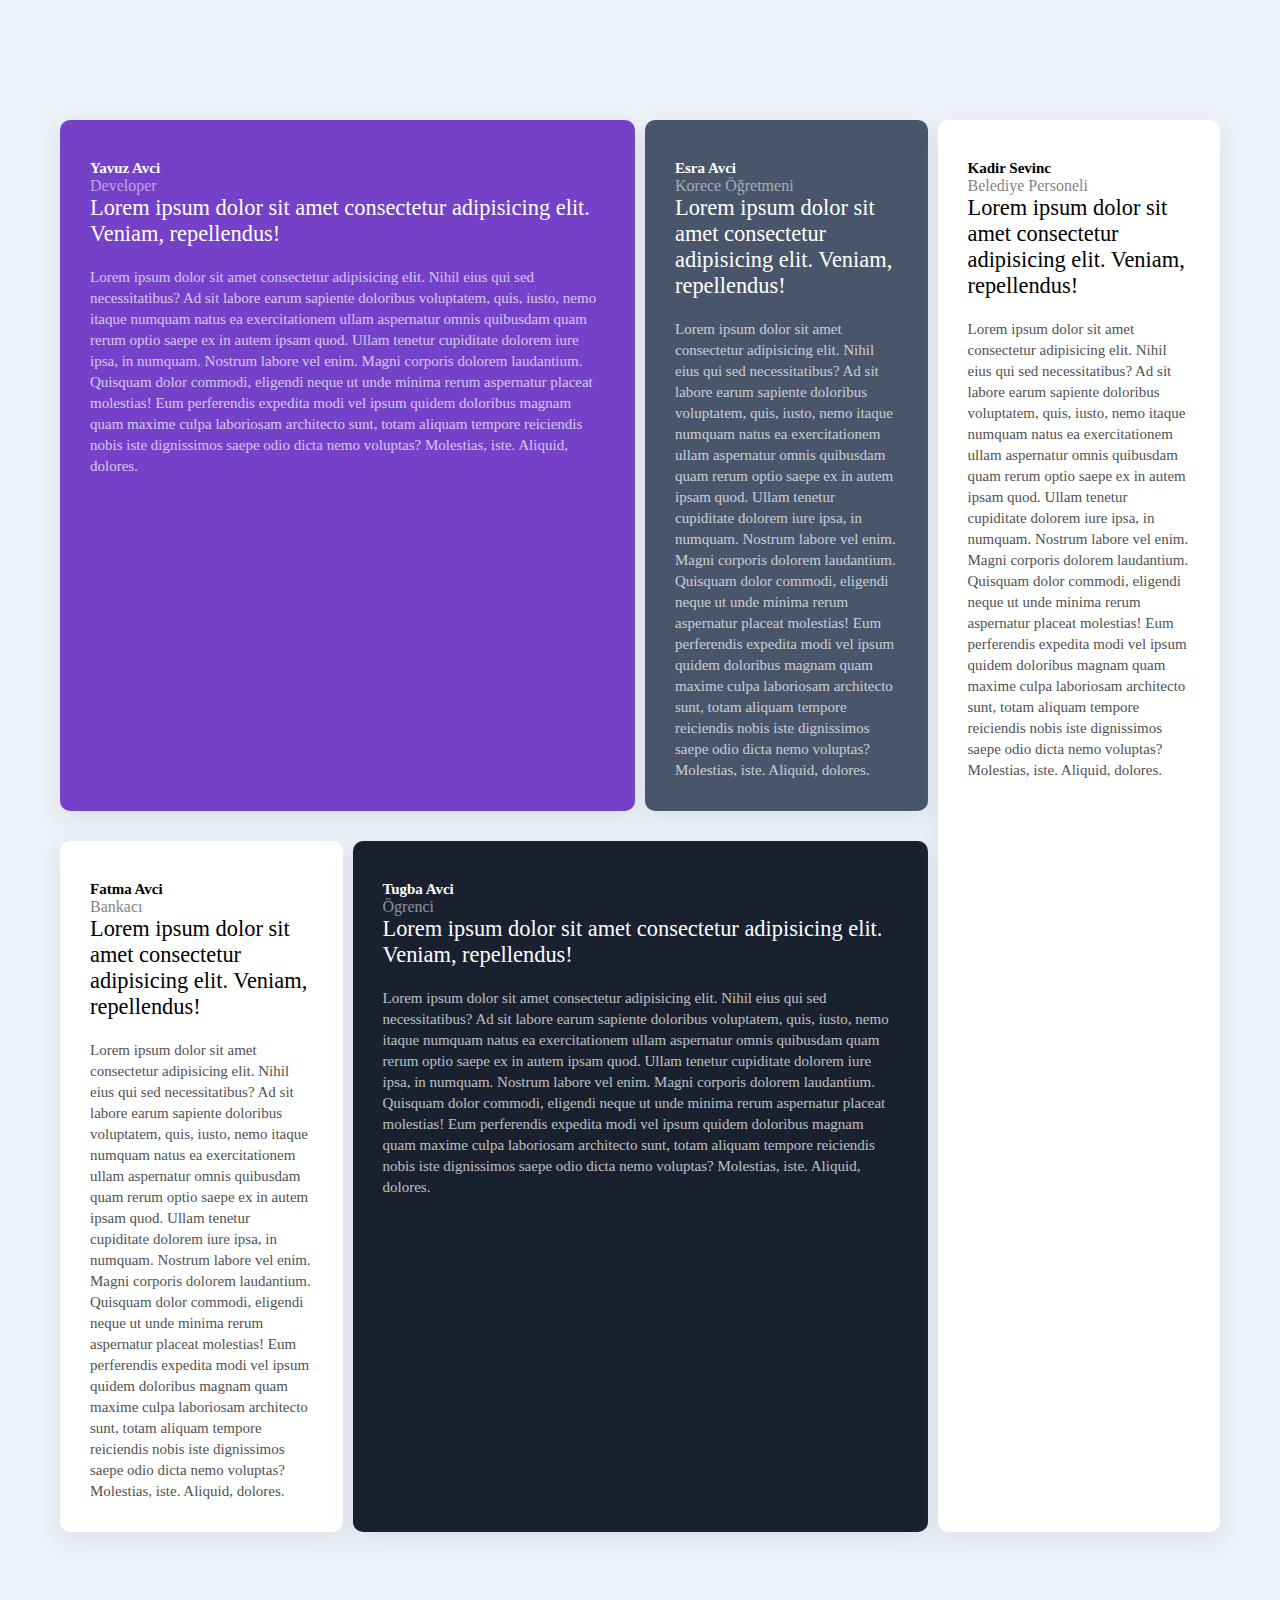
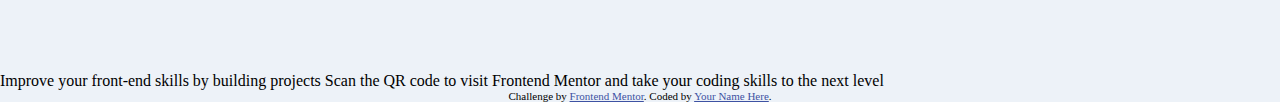
==== index.html @ 56830be1 "Css Grid Çalışması ve Demo" ====
<!DOCTYPE html>
<html lang="en">
<head>
  <meta charset="UTF-8">
  <meta name="viewport" content="width=device-width, initial-scale=1.0"> <!-- displays site properly based on user's device -->

  <link rel="icon" type="image/png" sizes="32x32" href="./images/favicon-32x32.png">
  
  <title>Frontend Mentor | QR code component</title>
  <link rel="stylesheet" href="style.css">
  <!-- Feel free to remove these styles or customise in your own stylesheet 👍 -->
  <style>
    .attribution { font-size: 11px; text-align: center; }
    .attribution a { color: hsl(228, 45%, 44%); }
  </style>
</head>
<body>
  <div class="container">

    <div class="card bg-purple">
      <header class="card-header">
        <img src="" alt="" class="card-image">
        <div>
          <h3>Yavuz Avci</h3>
          <p>Developer</p>
        </div>
      </header>
      <p class="card-lead">
        Lorem ipsum dolor sit amet consectetur adipisicing elit. Veniam, repellendus!
      </p>
      <p class="card-desc">
        Lorem ipsum dolor sit amet consectetur adipisicing elit. Nihil eius qui sed necessitatibus? 
        Ad sit labore earum sapiente doloribus voluptatem, quis, iusto, nemo itaque numquam natus ea 
        exercitationem ullam aspernatur omnis quibusdam quam rerum optio saepe ex in autem ipsam quod.
        Ullam tenetur cupiditate dolorem iure ipsa, in numquam. Nostrum labore vel enim. Magni corporis dolorem laudantium.
        Quisquam dolor commodi, eligendi neque ut unde minima rerum aspernatur placeat molestias! Eum perferendis expedita 
        modi vel ipsum quidem doloribus magnam quam maxime culpa laboriosam architecto sunt, totam aliquam tempore reiciendis
         nobis iste dignissimos saepe odio dicta nemo voluptas? Molestias, iste. Aliquid, dolores.
      </p>
    </div>

  <div class="card bg-gray-blue">
    <header class="card-header">
      <img src="" alt="" class="card-image">
      <div>
        <h3>Esra Avci</h3>
        <p>Korece Öğretmeni</p>
      </div>
    </header>
    <p class="card-lead">
      Lorem ipsum dolor sit amet consectetur adipisicing elit. Veniam, repellendus!
    </p>
    <p class="card-desc">
      Lorem ipsum dolor sit amet consectetur adipisicing elit. Nihil eius qui sed necessitatibus? 
      Ad sit labore earum sapiente doloribus voluptatem, quis, iusto, nemo itaque numquam natus ea 
      exercitationem ullam aspernatur omnis quibusdam quam rerum optio saepe ex in autem ipsam quod.
      Ullam tenetur cupiditate dolorem iure ipsa, in numquam. Nostrum labore vel enim. Magni corporis dolorem laudantium.
      Quisquam dolor commodi, eligendi neque ut unde minima rerum aspernatur placeat molestias! Eum perferendis expedita 
      modi vel ipsum quidem doloribus magnam quam maxime culpa laboriosam architecto sunt, totam aliquam tempore reiciendis
       nobis iste dignissimos saepe odio dicta nemo voluptas? Molestias, iste. Aliquid, dolores.
    </p>
  </div>

<div class="card ">
  <header class="card-header">
    <img src="" alt="" class="card-image">
    <div>
      <h3>Fatma Avci</h3>
      <p>Bankacı</p>
    </div>
  </header>
  <p class="card-lead">
    Lorem ipsum dolor sit amet consectetur adipisicing elit. Veniam, repellendus!
  </p>
  <p class="card-desc">
    Lorem ipsum dolor sit amet consectetur adipisicing elit. Nihil eius qui sed necessitatibus? 
    Ad sit labore earum sapiente doloribus voluptatem, quis, iusto, nemo itaque numquam natus ea 
    exercitationem ullam aspernatur omnis quibusdam quam rerum optio saepe ex in autem ipsam quod.
    Ullam tenetur cupiditate dolorem iure ipsa, in numquam. Nostrum labore vel enim. Magni corporis dolorem laudantium.
    Quisquam dolor commodi, eligendi neque ut unde minima rerum aspernatur placeat molestias! Eum perferendis expedita 
    modi vel ipsum quidem doloribus magnam quam maxime culpa laboriosam architecto sunt, totam aliquam tempore reiciendis
     nobis iste dignissimos saepe odio dicta nemo voluptas? Molestias, iste. Aliquid, dolores.
  </p>
</div>

  <div class="card bg-black-blue">
  <header class="card-header">
    <img src="" alt="" class="card-image">
    <div>
      <h3>Tugba Avci</h3>
      <p>Ögrenci</p>
    </div>
  </header>
  <p class="card-lead">
    Lorem ipsum dolor sit amet consectetur adipisicing elit. Veniam, repellendus!
  </p>
  <p class="card-desc">
    Lorem ipsum dolor sit amet consectetur adipisicing elit. Nihil eius qui sed necessitatibus? 
    Ad sit labore earum sapiente doloribus voluptatem, quis, iusto, nemo itaque numquam natus ea 
    exercitationem ullam aspernatur omnis quibusdam quam rerum optio saepe ex in autem ipsam quod.
    Ullam tenetur cupiditate dolorem iure ipsa, in numquam. Nostrum labore vel enim. Magni corporis dolorem laudantium.
    Quisquam dolor commodi, eligendi neque ut unde minima rerum aspernatur placeat molestias! Eum perferendis expedita 
    modi vel ipsum quidem doloribus magnam quam maxime culpa laboriosam architecto sunt, totam aliquam tempore reiciendis
     nobis iste dignissimos saepe odio dicta nemo voluptas? Molestias, iste. Aliquid, dolores.
  </p>
</div>

    <div class="card ">
    <header class="card-header">
    <img src="" alt="" class="card-image">
    <div>
      <h3>Kadir Sevinc</h3>
      <p>Belediye Personeli</p>
    </div>
  </header>
  <p class="card-lead">
    Lorem ipsum dolor sit amet consectetur adipisicing elit. Veniam, repellendus!
  </p>
  <p class="card-desc">
    Lorem ipsum dolor sit amet consectetur adipisicing elit. Nihil eius qui sed necessitatibus? 
    Ad sit labore earum sapiente doloribus voluptatem, quis, iusto, nemo itaque numquam natus ea 
    exercitationem ullam aspernatur omnis quibusdam quam rerum optio saepe ex in autem ipsam quod.
    Ullam tenetur cupiditate dolorem iure ipsa, in numquam. Nostrum labore vel enim. Magni corporis dolorem laudantium.
    Quisquam dolor commodi, eligendi neque ut unde minima rerum aspernatur placeat molestias! Eum perferendis expedita 
    modi vel ipsum quidem doloribus magnam quam maxime culpa laboriosam architecto sunt, totam aliquam tempore reiciendis
     nobis iste dignissimos saepe odio dicta nemo voluptas? Molestias, iste. Aliquid, dolores.
  </p>
</div>
</div>






  Improve your front-end skills by building projects

  Scan the QR code to visit Frontend Mentor and take your coding skills to the next level
  
  <div class="attribution">
    Challenge by <a href="https://www.frontendmentor.io?ref=challenge" target="_blank">Frontend Mentor</a>. 
    Coded by <a href="#">Your Name Here</a>.
  </div>
</body>
</html>
---- style.css ----
*{
    margin: 0;
    padding: 0;
    box-sizing: border-box;
}
body{
    background: #edf2f8;
}
.container{
    max-width: 1200px;
    margin: 100px auto;
    padding: 20px;
    display: grid;
    grid-template-columns: repeat(4, 1fr);
    
    gap: 10px;
    
}
.card{
    background: #fff;
    border-radius: 10px;
    padding: 30px;
    box-shadow: rgba(149, 157, 165, 0.2) 0px 8px 24px;;
    margin-bottom: 20px;
    
}
.card:nth-of-type(1){
    grid-column: 1/ span 2;
}
.card:nth-of-type(5){
    grid-column: 4;
    grid-row: 1/ span 2;
}
.card:nth-of-type(4){
    grid-column: 2/ span 2;
    grid-row: 2;
}
@media(max-width:768px){
    .container{
        grid-template-columns: 1fr;
    }
    .card:nth-of-type(1){
        grid-column: 1
    }
    .card:nth-of-type(5){
        grid-column: 1;
        grid-row: 5;
    }
    .card:nth-of-type(4){
        grid-column:1;
        grid-row: 4;
    }
}
.card-header{
    display: flex;
    align-items: center;
    margin-top: 10px;

}
.card-header h3{
    font-size: 15px;
}
.card-header p{
    opacity: 50%;
}
.card-lead{
    font-size: 1.4rem;
    margin-bottom: 20px;
}
.card-desc{
    font-size: 15px;
    line-height: 1.4;
    opacity: 70% ;
}
.bg-purple{
    background-color:  hsl(263, 55%, 52%);
    color: #fff;

}
.bg-gray-blue{
    background-color:  hsl(217, 19%, 35%);
    color: #fff;

}
.bg-black-blue{
    background-color:  hsl(219, 29%, 14%);
    color: #fff;

}
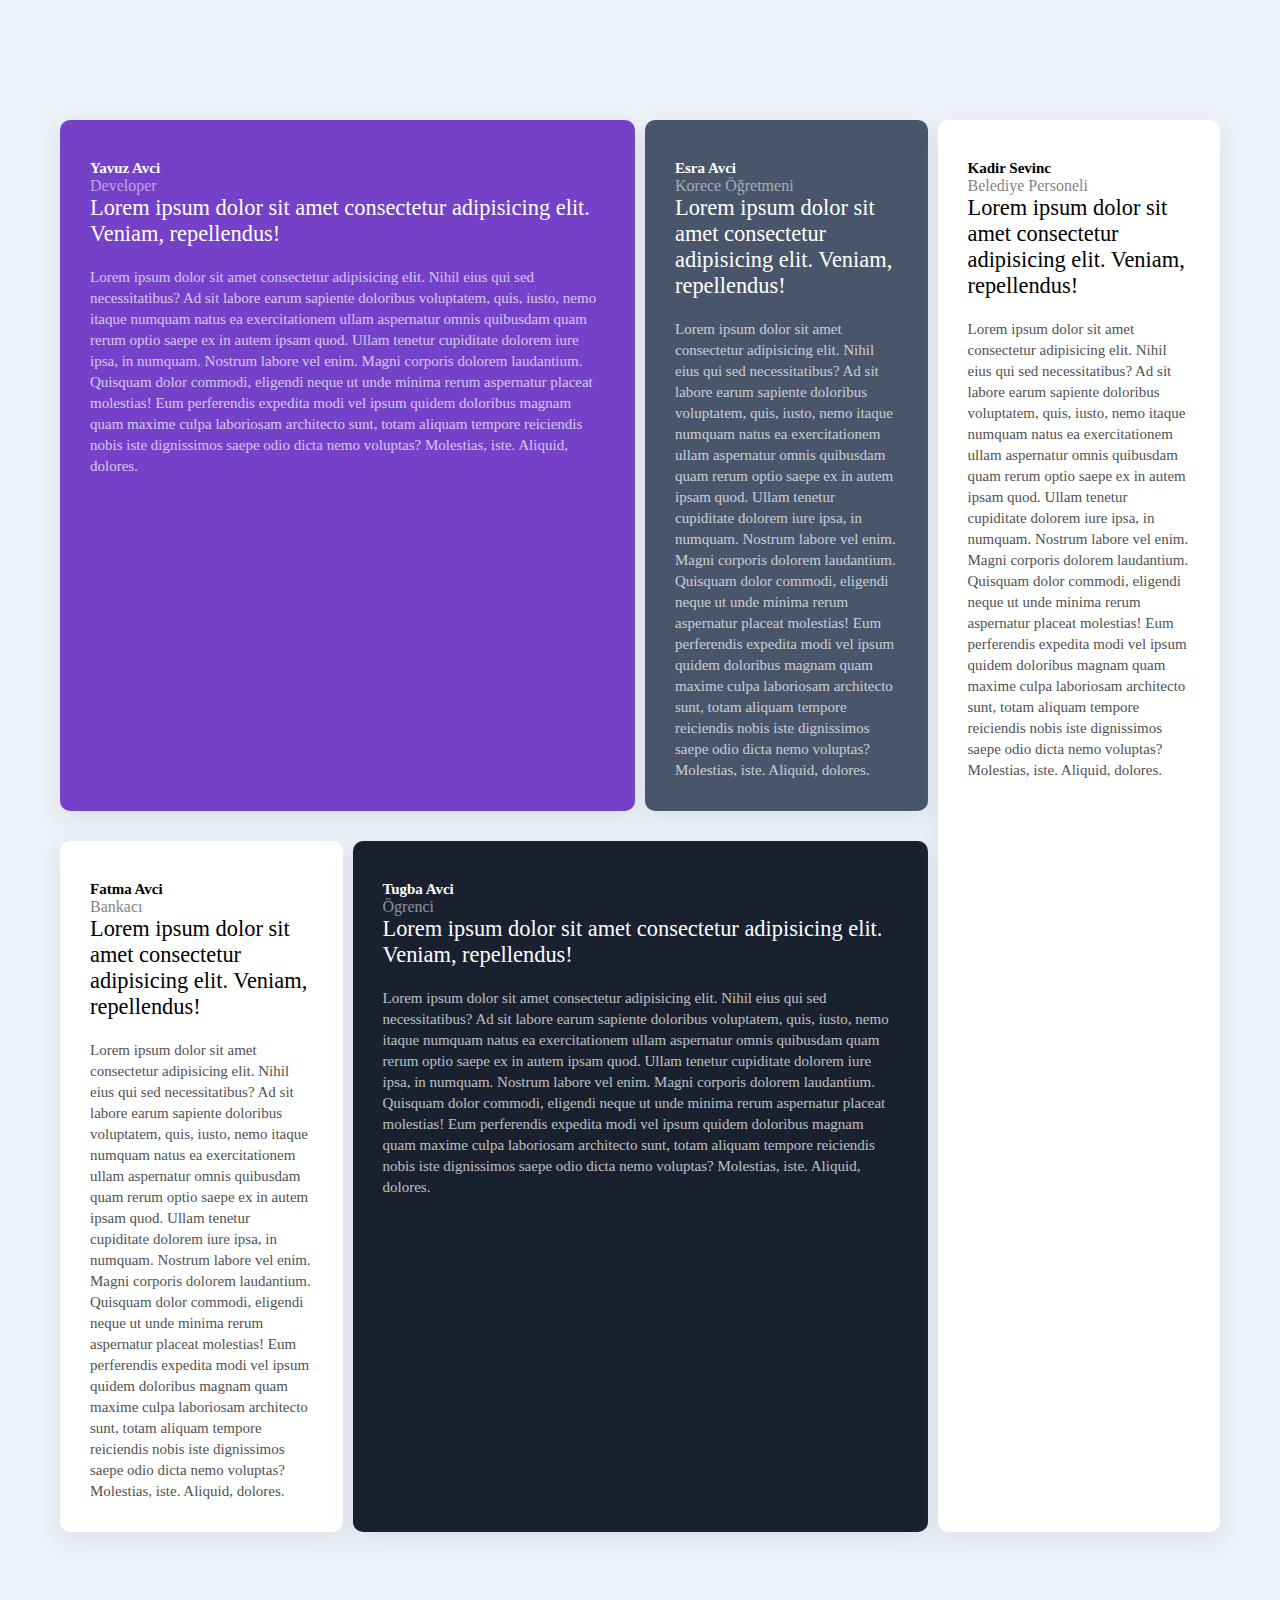
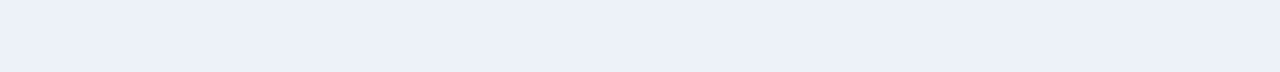
==== commit 7fe362a2: "Son düzenleme yapıldı" ====
--- a/index.html
+++ b/index.html
@@ -3,20 +3,14 @@
 <head>
   <meta charset="UTF-8">
   <meta name="viewport" content="width=device-width, initial-scale=1.0"> <!-- displays site properly based on user's device -->
-
-  <link rel="icon" type="image/png" sizes="32x32" href="./images/favicon-32x32.png">
-  
-  <title>Frontend Mentor | QR code component</title>
+  <link rel="icon" type="image/png" sizes="32x32" href="./images/favicon-32x32.png"> 
+  <title>CssGrid&Demo</title>
   <link rel="stylesheet" href="style.css">
-  <!-- Feel free to remove these styles or customise in your own stylesheet 👍 -->
   <style>
-    .attribution { font-size: 11px; text-align: center; }
-    .attribution a { color: hsl(228, 45%, 44%); }
   </style>
 </head>
 <body>
   <div class="container">
-
     <div class="card bg-purple">
       <header class="card-header">
         <img src="" alt="" class="card-image">
@@ -38,7 +32,6 @@
          nobis iste dignissimos saepe odio dicta nemo voluptas? Molestias, iste. Aliquid, dolores.
       </p>
     </div>
-
   <div class="card bg-gray-blue">
     <header class="card-header">
       <img src="" alt="" class="card-image">
@@ -60,7 +53,6 @@
        nobis iste dignissimos saepe odio dicta nemo voluptas? Molestias, iste. Aliquid, dolores.
     </p>
   </div>
-
 <div class="card ">
   <header class="card-header">
     <img src="" alt="" class="card-image">
@@ -82,7 +74,6 @@
      nobis iste dignissimos saepe odio dicta nemo voluptas? Molestias, iste. Aliquid, dolores.
   </p>
 </div>
-
   <div class="card bg-black-blue">
   <header class="card-header">
     <img src="" alt="" class="card-image">
@@ -104,7 +95,6 @@
      nobis iste dignissimos saepe odio dicta nemo voluptas? Molestias, iste. Aliquid, dolores.
   </p>
 </div>
-
     <div class="card ">
     <header class="card-header">
     <img src="" alt="" class="card-image">
@@ -127,19 +117,5 @@
   </p>
 </div>
 </div>
-
-
-
-
-
-
-  Improve your front-end skills by building projects
-
-  Scan the QR code to visit Frontend Mentor and take your coding skills to the next level
-  
-  <div class="attribution">
-    Challenge by <a href="https://www.frontendmentor.io?ref=challenge" target="_blank">Frontend Mentor</a>. 
-    Coded by <a href="#">Your Name Here</a>.
-  </div>
 </body>
 </html>